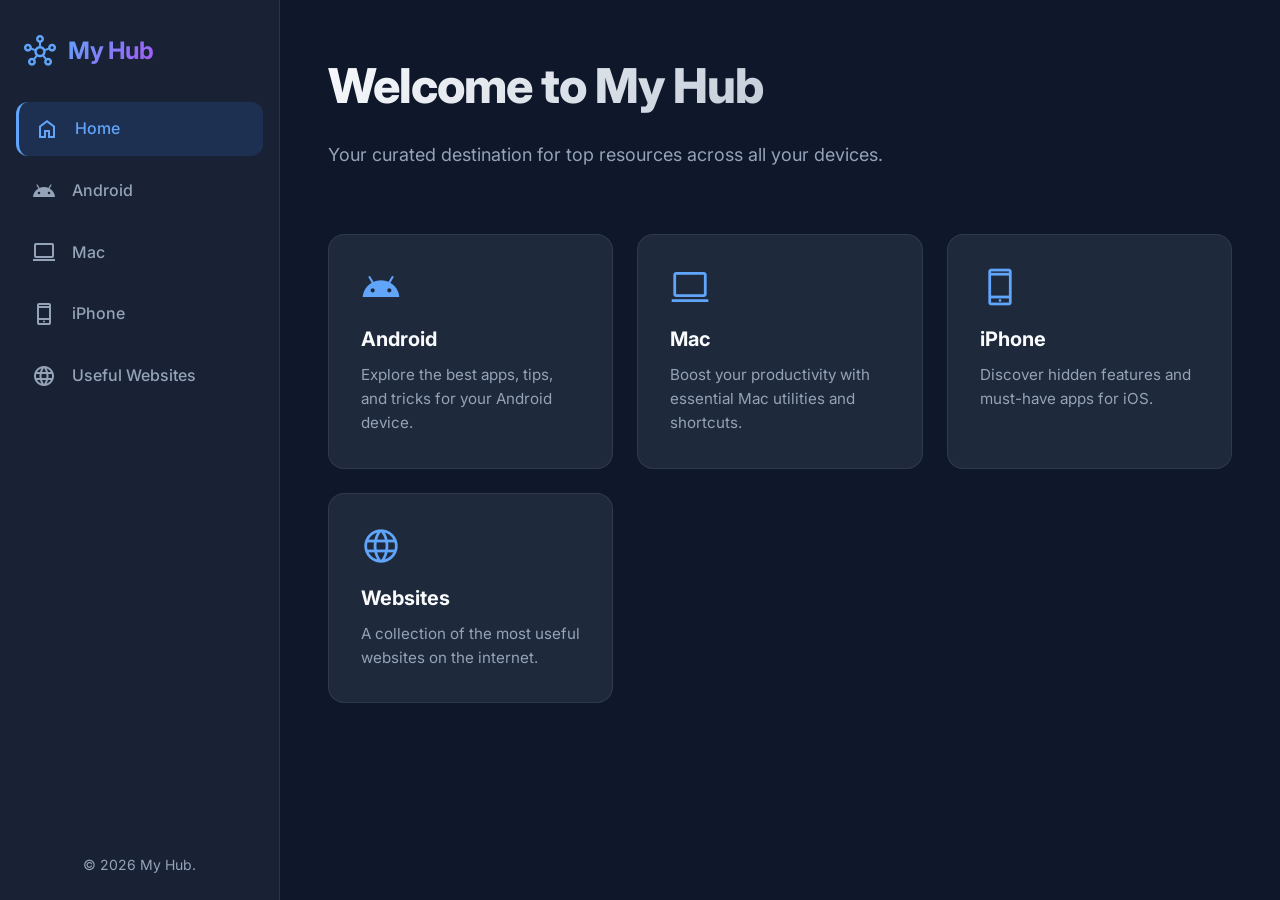
==== index.html @ b3d6676f "feat: implement responsive multi-page website layout with dynamic section switching and glassmorphis" ====
<!DOCTYPE html>
<html lang="en">
<head>
    <meta charset="UTF-8">
    <meta name="viewport" content="width=device-width, initial-scale=1.0">
    <title>My Hub | Home</title>
    <meta name="description" content="A curated collection of resources for Android, Mac, iPhone, and Useful Websites.">
    
    <!-- Google Fonts -->
    <link rel="preconnect" href="https://fonts.googleapis.com">
    <link rel="preconnect" href="https://fonts.gstatic.com" crossorigin>
    <link href="https://fonts.googleapis.com/css2?family=Inter:wght@300;400;500;600;700&display=swap" rel="stylesheet">
    
    <!-- Material Icons -->
    <link rel="stylesheet" href="https://fonts.googleapis.com/css2?family=Material+Symbols+Outlined:opsz,wght,FILL,GRAD@24,400,0,0" />
    
    <link rel="stylesheet" href="styles.css">
</head>
<body>

    <div class="app-container">
        <!-- Sidebar Navigation -->
        <aside class="sidebar" id="sidebar">
            <div class="sidebar-header">
                <div class="logo">
                    <span class="material-symbols-outlined logo-icon">hub</span>
                    <h1>My Hub</h1>
                </div>
                <button class="menu-toggle" id="menu-toggle" aria-label="Toggle menu">
                    <span class="material-symbols-outlined">menu</span>
                </button>
            </div>
            
            <nav class="sidebar-nav">
                <ul id="nav-list">
                    <li>
                        <a href="#home" class="nav-link active" data-target="home">
                            <span class="material-symbols-outlined">home</span>
                            <span>Home</span>
                        </a>
                    </li>
                    <li>
                        <a href="#android" class="nav-link" data-target="android">
                            <span class="material-symbols-outlined">android</span>
                            <span>Android</span>
                        </a>
                    </li>
                    <li>
                        <a href="#mac" class="nav-link" data-target="mac">
                            <span class="material-symbols-outlined">computer</span>
                            <span>Mac</span>
                        </a>
                    </li>
                    <li>
                        <a href="#iphone" class="nav-link" data-target="iphone">
                            <span class="material-symbols-outlined">phone_iphone</span>
                            <span>iPhone</span>
                        </a>
                    </li>
                    <li>
                        <a href="#useful-websites" class="nav-link" data-target="useful-websites">
                            <span class="material-symbols-outlined">language</span>
                            <span>Useful Websites</span>
                        </a>
                    </li>
                </ul>
            </nav>
            
            <div class="sidebar-footer">
                <p>&copy; 2026 My Hub.</p>
            </div>
        </aside>

        <!-- Main Content Area -->
        <main class="main-content">
            <!-- Home Section -->
            <section id="home" class="content-section active">
                <div class="hero">
                    <h2 class="gradient-text">Welcome to My Hub</h2>
                    <p class="subtitle">Your curated destination for top resources across all your devices.</p>
                </div>
                <div class="cards-grid">
                    <div class="card" onclick="location.hash='android'">
                        <span class="material-symbols-outlined card-icon">android</span>
                        <h3>Android</h3>
                        <p>Explore the best apps, tips, and tricks for your Android device.</p>
                    </div>
                    <div class="card" onclick="location.hash='mac'">
                        <span class="material-symbols-outlined card-icon">computer</span>
                        <h3>Mac</h3>
                        <p>Boost your productivity with essential Mac utilities and shortcuts.</p>
                    </div>
                    <div class="card" onclick="location.hash='iphone'">
                        <span class="material-symbols-outlined card-icon">phone_iphone</span>
                        <h3>iPhone</h3>
                        <p>Discover hidden features and must-have apps for iOS.</p>
                    </div>
                    <div class="card" onclick="location.hash='useful-websites'">
                        <span class="material-symbols-outlined card-icon">language</span>
                        <h3>Websites</h3>
                        <p>A collection of the most useful websites on the internet.</p>
                    </div>
                </div>
            </section>

            <!-- Android Section -->
            <section id="android" class="content-section">
                <div class="section-header">
                    <span class="material-symbols-outlined section-icon">android</span>
                    <h2>Android Resources</h2>
                </div>
                <p class="section-desc">Get the most out of your Android device with these hand-picked tools and articles.</p>
                
                <div class="list-container">
                    <div class="list-item">
                        <div class="item-content">
                            <h4>Nova Launcher</h4>
                            <p>Highly customizable, performance driven, home screen.</p>
                        </div>
                        <a href="#" class="item-link">Visit</a>
                    </div>
                    <div class="list-item">
                        <div class="item-content">
                            <h4>Tasker</h4>
                            <p>Total automation for Android.</p>
                        </div>
                        <a href="#" class="item-link">Visit</a>
                    </div>
                </div>
            </section>

            <!-- Mac Section -->
            <section id="mac" class="content-section">
                <div class="section-header">
                    <span class="material-symbols-outlined section-icon">computer</span>
                    <h2>Mac Resources</h2>
                </div>
                <p class="section-desc">Essential apps and workflows for macOS power users.</p>
                
                <div class="list-container">
                    <div class="list-item">
                        <div class="item-content">
                            <h4>Raycast</h4>
                            <p>A blazingly fast, totally extendable launcher.</p>
                        </div>
                        <a href="#" class="item-link">Visit</a>
                    </div>
                    <div class="list-item">
                        <div class="item-content">
                            <h4>Rectangle</h4>
                            <p>Move and resize windows in macOS using keyboard shortcuts.</p>
                        </div>
                        <a href="#" class="item-link">Visit</a>
                    </div>
                </div>
            </section>

            <!-- iPhone Section -->
            <section id="iphone" class="content-section">
                <div class="section-header">
                    <span class="material-symbols-outlined section-icon">phone_iphone</span>
                    <h2>iPhone Resources</h2>
                </div>
                <p class="section-desc">Enhance your iOS experience with these great finds.</p>
                
                <div class="list-container">
                    <div class="list-item">
                        <div class="item-content">
                            <h4>Shortcuts</h4>
                            <p>Automate your daily routines with Apple Shortcuts.</p>
                        </div>
                        <a href="#" class="item-link">Visit</a>
                    </div>
                    <div class="list-item">
                        <div class="item-content">
                            <h4>Things 3</h4>
                            <p>The award-winning personal task manager.</p>
                        </div>
                        <a href="#" class="item-link">Visit</a>
                    </div>
                </div>
            </section>

            <!-- Useful Websites Section -->
            <section id="useful-websites" class="content-section">
                <div class="section-header">
                    <span class="material-symbols-outlined section-icon">language</span>
                    <h2>Useful Websites</h2>
                </div>
                <p class="section-desc">A curated list of websites that are actually useful.</p>
                
                <div class="list-container">
                    <div class="list-item">
                        <div class="item-content">
                            <h4>12ft Ladder</h4>
                            <p>Show me a 10ft paywall, I'll show you a 12ft ladder.</p>
                        </div>
                        <a href="https://12ft.io/" target="_blank" class="item-link">Visit</a>
                    </div>
                    <div class="list-item">
                        <div class="item-content">
                            <h4>Photopea</h4>
                            <p>Free online photo editor supporting PSD, XCF, Sketch, and more.</p>
                        </div>
                        <a href="https://www.photopea.com/" target="_blank" class="item-link">Visit</a>
                    </div>
                    <div class="list-item">
                        <div class="item-content">
                            <h4>Excalidraw</h4>
                            <p>Virtual whiteboard for sketching hand-drawn like diagrams.</p>
                        </div>
                        <a href="https://excalidraw.com/" target="_blank" class="item-link">Visit</a>
                    </div>
                </div>
            </section>

        </main>
    </div>

    <script src="script.js"></script>
</body>
</html>
---- styles.css ----
/* CSS Reset and Variables */
:root {
    --bg-primary: #0f172a;
    --bg-secondary: #1e293b;
    --text-primary: #f8fafc;
    --text-secondary: #94a3b8;
    --accent-color: #3b82f6;
    --accent-hover: #60a5fa;
    --glass-bg: rgba(30, 41, 59, 0.7);
    --glass-border: rgba(255, 255, 255, 0.08);
    --sidebar-width: 280px;
    --transition-speed: 0.3s;
}

* {
    margin: 0;
    padding: 0;
    box-sizing: border-box;
}

body {
    font-family: 'Inter', -apple-system, BlinkMacSystemFont, 'Segoe UI', Roboto, Helvetica, Arial, sans-serif;
    background-color: var(--bg-primary);
    color: var(--text-primary);
    line-height: 1.6;
    overflow-x: hidden;
}

/* Layout */
.app-container {
    display: flex;
    min-height: 100vh;
}

/* Sidebar (Glassmorphism) */
.sidebar {
    width: var(--sidebar-width);
    background: var(--glass-bg);
    backdrop-filter: blur(12px);
    -webkit-backdrop-filter: blur(12px);
    border-right: 1px solid var(--glass-border);
    display: flex;
    flex-direction: column;
    position: fixed;
    height: 100vh;
    left: 0;
    top: 0;
    z-index: 100;
    transition: transform var(--transition-speed) ease;
}

.sidebar-header {
    padding: 2rem 1.5rem;
    display: flex;
    align-items: center;
    justify-content: space-between;
}

.logo {
    display: flex;
    align-items: center;
    gap: 0.75rem;
}

.logo h1 {
    font-size: 1.5rem;
    font-weight: 700;
    letter-spacing: -0.5px;
    background: linear-gradient(135deg, #60a5fa, #a855f7);
    -webkit-background-clip: text;
    -webkit-text-fill-color: transparent;
}

.logo-icon {
    font-size: 2rem;
    color: var(--accent-hover);
}

.menu-toggle {
    display: none;
    background: transparent;
    border: none;
    color: var(--text-primary);
    cursor: pointer;
}

.sidebar-nav {
    flex: 1;
    padding: 0 1rem;
}

.sidebar-nav ul {
    list-style: none;
    display: flex;
    flex-direction: column;
    gap: 0.5rem;
}

.nav-link {
    display: flex;
    align-items: center;
    gap: 1rem;
    padding: 0.875rem 1rem;
    color: var(--text-secondary);
    text-decoration: none;
    border-radius: 0.75rem;
    transition: all 0.2s ease;
    font-weight: 500;
}

.nav-link:hover {
    background: rgba(255, 255, 255, 0.05);
    color: var(--text-primary);
    transform: translateX(4px);
}

.nav-link.active {
    background: rgba(59, 130, 246, 0.15);
    color: var(--accent-hover);
    border-left: 3px solid var(--accent-hover);
}

.sidebar-footer {
    padding: 1.5rem;
    font-size: 0.875rem;
    color: var(--text-secondary);
    text-align: center;
}

/* Main Content Area */
.main-content {
    flex: 1;
    margin-left: var(--sidebar-width);
    padding: 3rem;
    position: relative;
    width: calc(100% - var(--sidebar-width));
}

.content-section {
    display: none;
    animation: fadeIn 0.4s ease forwards;
}

.content-section.active {
    display: block;
}

@keyframes fadeIn {
    from {
        opacity: 0;
        transform: translateY(10px);
    }
    to {
        opacity: 1;
        transform: translateY(0);
    }
}

/* Typography & General Components */
.gradient-text {
    background: linear-gradient(135deg, #f8fafc, #94a3b8);
    -webkit-background-clip: text;
    -webkit-text-fill-color: transparent;
    font-size: 3rem;
    font-weight: 800;
    margin-bottom: 1rem;
    letter-spacing: -1px;
}

.subtitle {
    color: var(--text-secondary);
    font-size: 1.125rem;
    max-width: 600px;
}

.hero {
    margin-bottom: 4rem;
}

/* Cards */
.cards-grid {
    display: grid;
    grid-template-columns: repeat(auto-fill, minmax(280px, 1fr));
    gap: 1.5rem;
}

.card {
    background: var(--bg-secondary);
    border: 1px solid var(--glass-border);
    border-radius: 1rem;
    padding: 2rem;
    transition: all 0.3s ease;
    cursor: pointer;
    position: relative;
    overflow: hidden;
}

.card::before {
    content: '';
    position: absolute;
    top: 0;
    left: 0;
    width: 100%;
    height: 100%;
    background: linear-gradient(135deg, rgba(255,255,255,0.05), transparent);
    opacity: 0;
    transition: opacity 0.3s ease;
}

.card:hover {
    transform: translateY(-5px);
    box-shadow: 0 10px 30px rgba(0, 0, 0, 0.2);
    border-color: rgba(255, 255, 255, 0.15);
}

.card:hover::before {
    opacity: 1;
}

.card-icon {
    font-size: 2.5rem;
    color: var(--accent-hover);
    margin-bottom: 1rem;
}

.card h3 {
    font-size: 1.25rem;
    margin-bottom: 0.5rem;
}

.card p {
    color: var(--text-secondary);
    font-size: 0.95rem;
}

/* Section Header */
.section-header {
    display: flex;
    align-items: center;
    gap: 1rem;
    margin-bottom: 1rem;
}

.section-icon {
    font-size: 2.5rem;
    color: var(--accent-hover);
}

.section-header h2 {
    font-size: 2.5rem;
    font-weight: 700;
}

.section-desc {
    color: var(--text-secondary);
    font-size: 1.1rem;
    margin-bottom: 3rem;
}

/* Lists */
.list-container {
    display: flex;
    flex-direction: column;
    gap: 1rem;
    max-width: 800px;
}

.list-item {
    background: rgba(30, 41, 59, 0.5);
    border: 1px solid var(--glass-border);
    border-radius: 0.75rem;
    padding: 1.5rem;
    display: flex;
    justify-content: space-between;
    align-items: center;
    transition: all 0.2s ease;
}

.list-item:hover {
    background: rgba(30, 41, 59, 0.8);
    transform: translateX(5px);
}

.item-content h4 {
    font-size: 1.1rem;
    margin-bottom: 0.25rem;
}

.item-content p {
    color: var(--text-secondary);
    font-size: 0.9rem;
}

.item-link {
    padding: 0.5rem 1.25rem;
    background: rgba(59, 130, 246, 0.1);
    color: var(--accent-hover);
    border-radius: 2rem;
    text-decoration: none;
    font-weight: 500;
    transition: all 0.2s ease;
}

.item-link:hover {
    background: var(--accent-color);
    color: #fff;
}

/* Responsive Design */
@media (max-width: 768px) {
    :root {
        --sidebar-width: 0px;
    }

    .sidebar {
        transform: translateX(-100%);
        width: 280px;
    }

    .sidebar.open {
        transform: translateX(0);
    }

    .main-content {
        margin-left: 0;
        width: 100%;
        padding: 1.5rem;
        padding-top: 5rem;
    }

    .menu-toggle {
        display: block;
        position: fixed;
        top: 1rem;
        right: 1rem;
        z-index: 101;
        background: var(--glass-bg);
        border: 1px solid var(--glass-border);
        padding: 0.5rem;
        border-radius: 0.5rem;
        backdrop-filter: blur(8px);
    }

    .gradient-text {
        font-size: 2.25rem;
    }

    .section-header h2 {
        font-size: 2rem;
    }
}
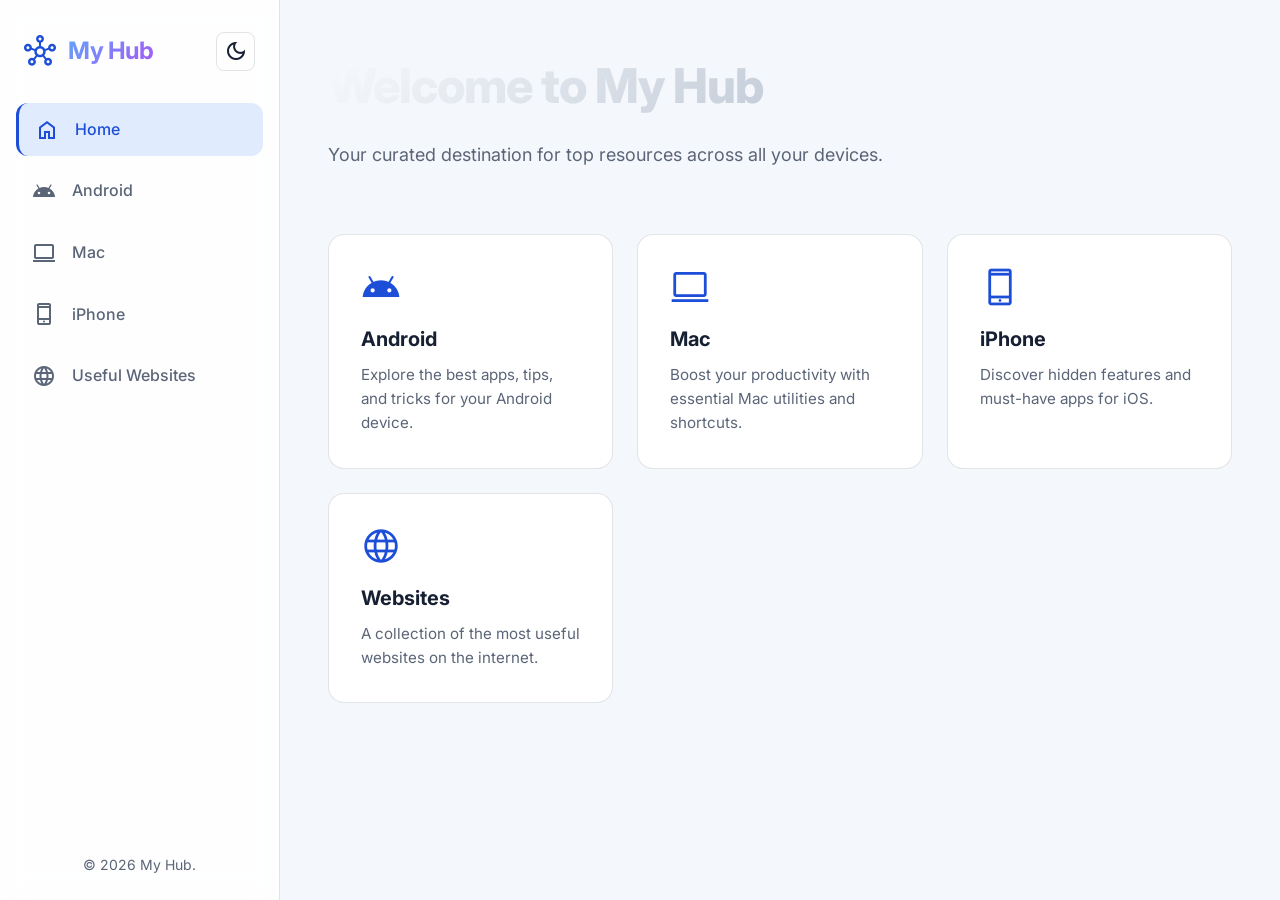
==== commit f81cde4d: "feat: add theme toggle functionality and update Android resources links" ====
--- a/index.html
+++ b/index.html
@@ -29,6 +29,9 @@
                 <button class="menu-toggle" id="menu-toggle" aria-label="Toggle menu">
                     <span class="material-symbols-outlined">menu</span>
                 </button>
+                <button class="theme-toggle" id="theme-toggle" type="button" aria-label="Switch to dark theme">
+                    <span class="material-symbols-outlined">dark_mode</span>
+                </button>
             </div>
             
             <nav class="sidebar-nav">
@@ -107,24 +110,24 @@
             <section id="android" class="content-section">
                 <div class="section-header">
                     <span class="material-symbols-outlined section-icon">android</span>
-                    <h2>Android Resources</h2>
+                    <h2><a href="docs/Android/README.md" class="markdown-title">Android</a></h2>
                 </div>
                 <p class="section-desc">Get the most out of your Android device with these hand-picked tools and articles.</p>
                 
                 <div class="list-container">
                     <div class="list-item">
                         <div class="item-content">
-                            <h4>Nova Launcher</h4>
+                            <h4><a href="docs/Android/nova-launcher.md" class="markdown-title">Nova Launcher</a></h4>
                             <p>Highly customizable, performance driven, home screen.</p>
                         </div>
-                        <a href="#" class="item-link">Visit</a>
-                    </div>
-                    <div class="list-item">
-                        <div class="item-content">
-                            <h4>Tasker</h4>
+                        <a href="docs/Android/nova-launcher.md" class="item-link">Read</a>
+                    </div>
+                    <div class="list-item">
+                        <div class="item-content">
+                            <h4><a href="docs/Android/tasker.md" class="markdown-title">Tasker</a></h4>
                             <p>Total automation for Android.</p>
                         </div>
-                        <a href="#" class="item-link">Visit</a>
+                        <a href="docs/Android/tasker.md" class="item-link">Read</a>
                     </div>
                 </div>
             </section>
--- a/styles.css
+++ b/styles.css
@@ -1,5 +1,20 @@
 /* CSS Reset and Variables */
 :root {
+    --bg-primary: #f4f7fb;
+    --bg-secondary: #ffffff;
+    --text-primary: #172033;
+    --text-secondary: #5b6578;
+    --accent-color: #2563eb;
+    --accent-hover: #1d4ed8;
+    --glass-bg: rgba(255, 255, 255, 0.88);
+    --glass-border: rgba(23, 32, 51, 0.12);
+    --card-bg: #ffffff;
+    --list-bg: rgba(255, 255, 255, 0.86);
+    --sidebar-width: 280px;
+    --transition-speed: 0.3s;
+}
+
+:root[data-theme="dark"] {
     --bg-primary: #0f172a;
     --bg-secondary: #1e293b;
     --text-primary: #f8fafc;
@@ -8,8 +23,8 @@
     --accent-hover: #60a5fa;
     --glass-bg: rgba(30, 41, 59, 0.7);
     --glass-border: rgba(255, 255, 255, 0.08);
-    --sidebar-width: 280px;
-    --transition-speed: 0.3s;
+    --card-bg: #1e293b;
+    --list-bg: rgba(30, 41, 59, 0.5);
 }
 
 * {
@@ -82,6 +97,22 @@
     border: none;
     color: var(--text-primary);
     cursor: pointer;
+}
+
+.theme-toggle {
+    background: transparent;
+    border: 1px solid var(--glass-border);
+    border-radius: 0.5rem;
+    color: var(--text-primary);
+    cursor: pointer;
+    display: flex;
+    padding: 0.4rem;
+    transition: background 0.2s ease, color 0.2s ease;
+}
+
+.theme-toggle:hover {
+    background: var(--bg-secondary);
+    color: var(--accent-hover);
 }
 
 .sidebar-nav {
@@ -185,7 +216,7 @@
 }
 
 .card {
-    background: var(--bg-secondary);
+    background: var(--card-bg);
     border: 1px solid var(--glass-border);
     border-radius: 1rem;
     padding: 2rem;
@@ -251,6 +282,15 @@
     font-weight: 700;
 }
 
+.markdown-title {
+    color: inherit;
+    text-decoration: none;
+}
+
+.markdown-title:hover {
+    color: var(--accent-hover);
+}
+
 .section-desc {
     color: var(--text-secondary);
     font-size: 1.1rem;
@@ -266,7 +306,7 @@
 }
 
 .list-item {
-    background: rgba(30, 41, 59, 0.5);
+    background: var(--list-bg);
     border: 1px solid var(--glass-border);
     border-radius: 0.75rem;
     padding: 1.5rem;
@@ -277,7 +317,7 @@
 }
 
 .list-item:hover {
-    background: rgba(30, 41, 59, 0.8);
+    background: var(--bg-secondary);
     transform: translateX(5px);
 }
 
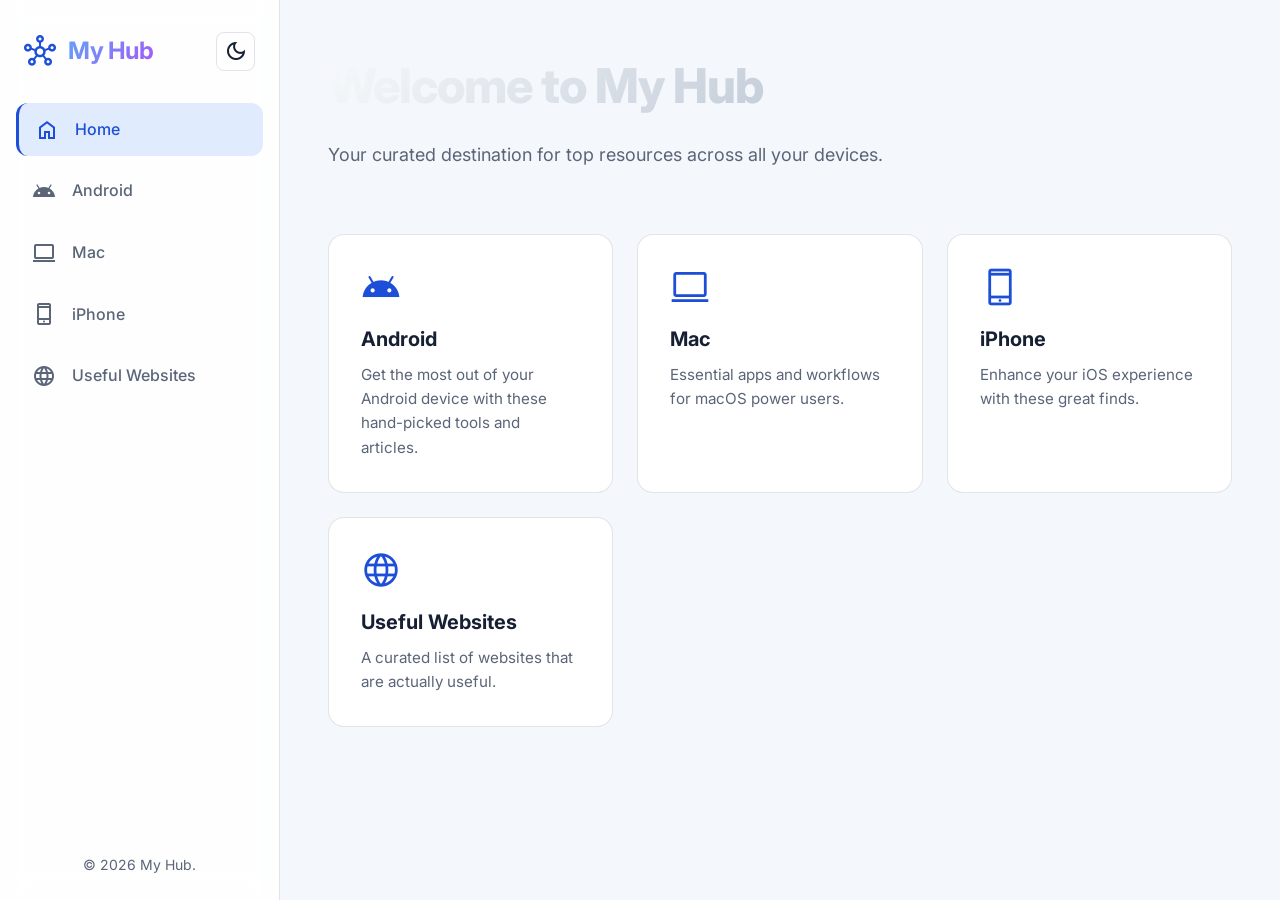
==== commit 6629969f: "Render sections from JSON data" ====
--- a/index.html
+++ b/index.html
@@ -35,38 +35,7 @@
             </div>
             
             <nav class="sidebar-nav">
-                <ul id="nav-list">
-                    <li>
-                        <a href="#home" class="nav-link active" data-target="home">
-                            <span class="material-symbols-outlined">home</span>
-                            <span>Home</span>
-                        </a>
-                    </li>
-                    <li>
-                        <a href="#android" class="nav-link" data-target="android">
-                            <span class="material-symbols-outlined">android</span>
-                            <span>Android</span>
-                        </a>
-                    </li>
-                    <li>
-                        <a href="#mac" class="nav-link" data-target="mac">
-                            <span class="material-symbols-outlined">computer</span>
-                            <span>Mac</span>
-                        </a>
-                    </li>
-                    <li>
-                        <a href="#iphone" class="nav-link" data-target="iphone">
-                            <span class="material-symbols-outlined">phone_iphone</span>
-                            <span>iPhone</span>
-                        </a>
-                    </li>
-                    <li>
-                        <a href="#useful-websites" class="nav-link" data-target="useful-websites">
-                            <span class="material-symbols-outlined">language</span>
-                            <span>Useful Websites</span>
-                        </a>
-                    </li>
-                </ul>
+                <ul id="nav-list"></ul>
             </nav>
             
             <div class="sidebar-footer">
@@ -75,148 +44,8 @@
         </aside>
 
         <!-- Main Content Area -->
-        <main class="main-content">
-            <!-- Home Section -->
-            <section id="home" class="content-section active">
-                <div class="hero">
-                    <h2 class="gradient-text">Welcome to My Hub</h2>
-                    <p class="subtitle">Your curated destination for top resources across all your devices.</p>
-                </div>
-                <div class="cards-grid">
-                    <div class="card" onclick="location.hash='android'">
-                        <span class="material-symbols-outlined card-icon">android</span>
-                        <h3>Android</h3>
-                        <p>Explore the best apps, tips, and tricks for your Android device.</p>
-                    </div>
-                    <div class="card" onclick="location.hash='mac'">
-                        <span class="material-symbols-outlined card-icon">computer</span>
-                        <h3>Mac</h3>
-                        <p>Boost your productivity with essential Mac utilities and shortcuts.</p>
-                    </div>
-                    <div class="card" onclick="location.hash='iphone'">
-                        <span class="material-symbols-outlined card-icon">phone_iphone</span>
-                        <h3>iPhone</h3>
-                        <p>Discover hidden features and must-have apps for iOS.</p>
-                    </div>
-                    <div class="card" onclick="location.hash='useful-websites'">
-                        <span class="material-symbols-outlined card-icon">language</span>
-                        <h3>Websites</h3>
-                        <p>A collection of the most useful websites on the internet.</p>
-                    </div>
-                </div>
-            </section>
-
-            <!-- Android Section -->
-            <section id="android" class="content-section">
-                <div class="section-header">
-                    <span class="material-symbols-outlined section-icon">android</span>
-                    <h2><a href="docs/Android/README.md" class="markdown-title">Android</a></h2>
-                </div>
-                <p class="section-desc">Get the most out of your Android device with these hand-picked tools and articles.</p>
-                
-                <div class="list-container">
-                    <div class="list-item">
-                        <div class="item-content">
-                            <h4><a href="docs/Android/nova-launcher.md" class="markdown-title">Nova Launcher</a></h4>
-                            <p>Highly customizable, performance driven, home screen.</p>
-                        </div>
-                        <a href="docs/Android/nova-launcher.md" class="item-link">Read</a>
-                    </div>
-                    <div class="list-item">
-                        <div class="item-content">
-                            <h4><a href="docs/Android/tasker.md" class="markdown-title">Tasker</a></h4>
-                            <p>Total automation for Android.</p>
-                        </div>
-                        <a href="docs/Android/tasker.md" class="item-link">Read</a>
-                    </div>
-                </div>
-            </section>
-
-            <!-- Mac Section -->
-            <section id="mac" class="content-section">
-                <div class="section-header">
-                    <span class="material-symbols-outlined section-icon">computer</span>
-                    <h2>Mac Resources</h2>
-                </div>
-                <p class="section-desc">Essential apps and workflows for macOS power users.</p>
-                
-                <div class="list-container">
-                    <div class="list-item">
-                        <div class="item-content">
-                            <h4>Raycast</h4>
-                            <p>A blazingly fast, totally extendable launcher.</p>
-                        </div>
-                        <a href="#" class="item-link">Visit</a>
-                    </div>
-                    <div class="list-item">
-                        <div class="item-content">
-                            <h4>Rectangle</h4>
-                            <p>Move and resize windows in macOS using keyboard shortcuts.</p>
-                        </div>
-                        <a href="#" class="item-link">Visit</a>
-                    </div>
-                </div>
-            </section>
-
-            <!-- iPhone Section -->
-            <section id="iphone" class="content-section">
-                <div class="section-header">
-                    <span class="material-symbols-outlined section-icon">phone_iphone</span>
-                    <h2>iPhone Resources</h2>
-                </div>
-                <p class="section-desc">Enhance your iOS experience with these great finds.</p>
-                
-                <div class="list-container">
-                    <div class="list-item">
-                        <div class="item-content">
-                            <h4>Shortcuts</h4>
-                            <p>Automate your daily routines with Apple Shortcuts.</p>
-                        </div>
-                        <a href="#" class="item-link">Visit</a>
-                    </div>
-                    <div class="list-item">
-                        <div class="item-content">
-                            <h4>Things 3</h4>
-                            <p>The award-winning personal task manager.</p>
-                        </div>
-                        <a href="#" class="item-link">Visit</a>
-                    </div>
-                </div>
-            </section>
-
-            <!-- Useful Websites Section -->
-            <section id="useful-websites" class="content-section">
-                <div class="section-header">
-                    <span class="material-symbols-outlined section-icon">language</span>
-                    <h2>Useful Websites</h2>
-                </div>
-                <p class="section-desc">A curated list of websites that are actually useful.</p>
-                
-                <div class="list-container">
-                    <div class="list-item">
-                        <div class="item-content">
-                            <h4>12ft Ladder</h4>
-                            <p>Show me a 10ft paywall, I'll show you a 12ft ladder.</p>
-                        </div>
-                        <a href="https://12ft.io/" target="_blank" class="item-link">Visit</a>
-                    </div>
-                    <div class="list-item">
-                        <div class="item-content">
-                            <h4>Photopea</h4>
-                            <p>Free online photo editor supporting PSD, XCF, Sketch, and more.</p>
-                        </div>
-                        <a href="https://www.photopea.com/" target="_blank" class="item-link">Visit</a>
-                    </div>
-                    <div class="list-item">
-                        <div class="item-content">
-                            <h4>Excalidraw</h4>
-                            <p>Virtual whiteboard for sketching hand-drawn like diagrams.</p>
-                        </div>
-                        <a href="https://excalidraw.com/" target="_blank" class="item-link">Visit</a>
-                    </div>
-                </div>
-            </section>
-
+        <main class="main-content" id="content-container">
+            <p class="loading-message">Loading content...</p>
         </main>
     </div>
 
